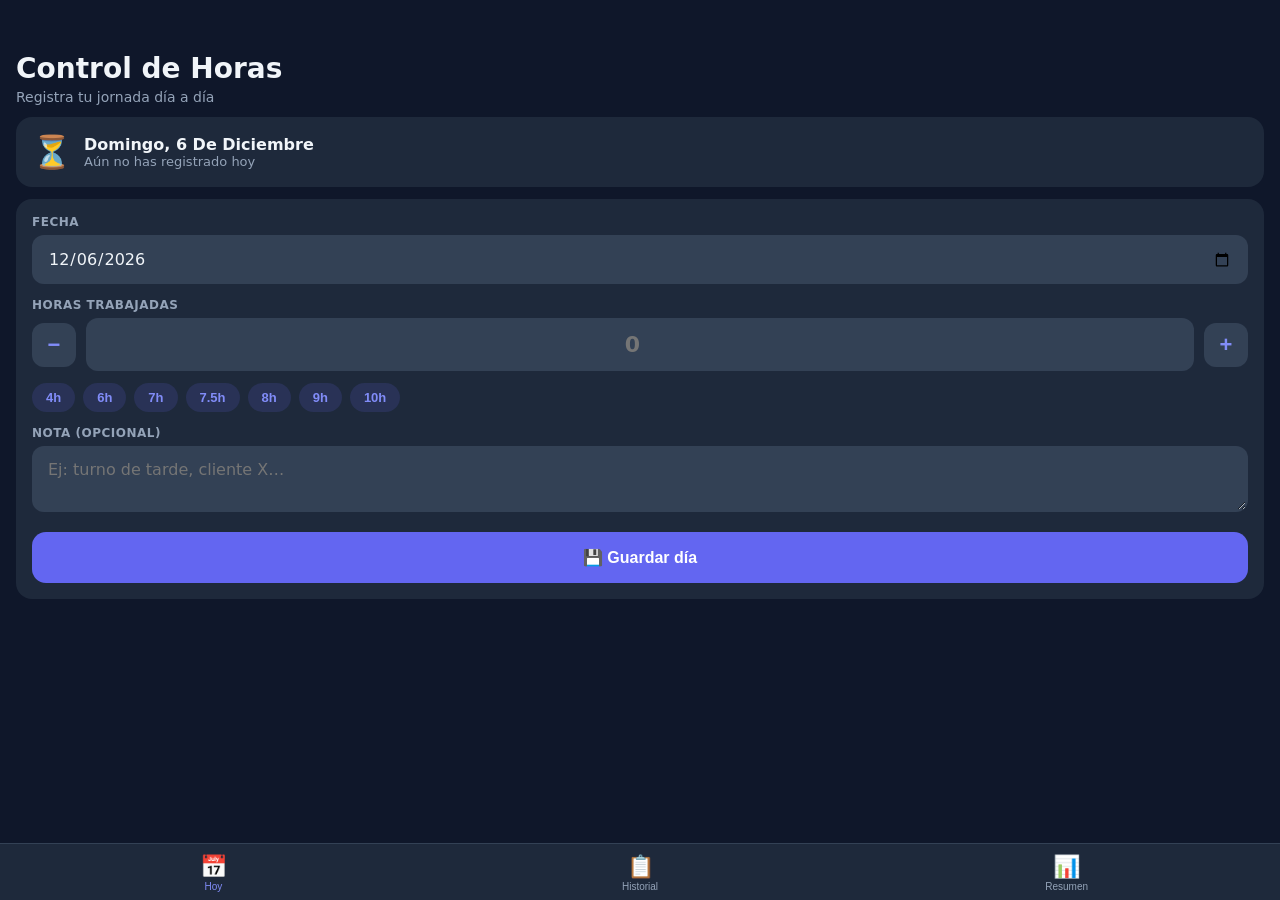
==== horas-trabajo/index.html @ 81e7b570 "Add Control de Horas: PWA para registrar horas de trabajo diarias Nueva mini-app en horas-trabajo/, " ====
<!DOCTYPE html>
<html lang="es">
<head>
  <meta charset="UTF-8">
  <meta name="viewport" content="width=device-width, initial-scale=1, viewport-fit=cover">
  <meta name="apple-mobile-web-app-capable" content="yes">
  <meta name="apple-mobile-web-app-status-bar-style" content="black-translucent">
  <meta name="apple-mobile-web-app-title" content="Control de Horas">
  <meta name="theme-color" content="#0f172a">
  <link rel="manifest" href="manifest.json">
  <link rel="apple-touch-icon" href="icon.svg">
  <title>Control de Horas</title>
  <link rel="stylesheet" href="styles.css">
</head>
<body>
<div id="app">

  <!-- ── HOY ── -->
  <div id="hoy-screen" class="screen active">
    <div class="page-header">
      <h1>Control de Horas</h1>
      <p>Registra tu jornada día a día</p>
    </div>

    <div class="card" id="today-status"></div>

    <div class="card">
      <div class="field-label">Fecha</div>
      <input type="date" id="input-date" class="input">

      <div class="field-label" style="margin-top:14px">Horas trabajadas</div>
      <div class="hours-row">
        <button class="hstep" onclick="stepHours(-0.5)">−</button>
        <input type="number" id="input-hours" class="input hours-input" step="0.25" min="0" max="24" placeholder="0">
        <button class="hstep" onclick="stepHours(0.5)">+</button>
      </div>

      <div class="chip-row" id="preset-chips"></div>

      <div class="field-label" style="margin-top:14px">Nota (opcional)</div>
      <textarea id="input-note" class="input" rows="2" placeholder="Ej: turno de tarde, cliente X…"></textarea>

      <button class="btn btn-primary" style="margin-top:16px" onclick="saveEntry()">💾 Guardar día</button>
      <button class="btn btn-secondary" style="margin-top:10px;display:none" id="cancel-edit-btn" onclick="resetForm()">Cancelar edición</button>
    </div>
  </div>

  <!-- ── HISTORIAL ── -->
  <div id="historial-screen" class="screen">
    <div class="page-header">
      <h1>Historial</h1>
      <p>Todos tus días registrados</p>
    </div>
    <div id="historial-body"></div>
  </div>

  <!-- ── RESUMEN ── -->
  <div id="resumen-screen" class="screen">
    <div class="page-header">
      <h1>Resumen</h1>
      <p>Tus totales de un vistazo</p>
    </div>
    <div id="resumen-body"></div>
  </div>

  <!-- ── BOTTOM NAV ── -->
  <nav id="nav">
    <button class="nav-btn active" data-nav="hoy" onclick="navigate('hoy')">
      <span class="nav-icon">📅</span>
      Hoy
    </button>
    <button class="nav-btn" data-nav="historial" onclick="navigate('historial')">
      <span class="nav-icon">📋</span>
      Historial
    </button>
    <button class="nav-btn" data-nav="resumen" onclick="navigate('resumen')">
      <span class="nav-icon">📊</span>
      Resumen
    </button>
  </nav>

</div>
<script src="app.js"></script>
</body>
</html>
---- horas-trabajo/styles.css ----
:root {
  --bg: #0f172a;
  --bg2: #1e293b;
  --bg3: #334155;
  --accent: #6366f1;
  --accent2: #818cf8;
  --green: #22c55e;
  --yellow: #eab308;
  --red: #ef4444;
  --text: #f1f5f9;
  --text2: #94a3b8;
  --radius: 16px;
  --safe-bottom: env(safe-area-inset-bottom, 0px);
}

* { box-sizing: border-box; margin: 0; padding: 0; -webkit-tap-highlight-color: transparent; }

body {
  font-family: -apple-system, BlinkMacSystemFont, 'SF Pro Display', system-ui, sans-serif;
  background: var(--bg);
  color: var(--text);
  min-height: 100dvh;
  overflow-x: hidden;
  overscroll-behavior: none;
}

/* ── Layout ── */
#app { display: flex; flex-direction: column; min-height: 100dvh; }

.screen { flex: 1; overflow-y: auto; padding: 0 16px 24px; display: none; }
.screen.active { display: block; }

.page-header {
  position: sticky; top: 0; z-index: 10;
  background: var(--bg);
  padding: 52px 16px 12px;
  margin: 0 -16px;
}
.page-header h1 { font-size: 28px; font-weight: 700; }
.page-header p { color: var(--text2); font-size: 14px; margin-top: 4px; }

/* ── Bottom Nav ── */
#nav {
  display: flex;
  background: var(--bg2);
  border-top: 1px solid var(--bg3);
  padding-bottom: calc(var(--safe-bottom) + 4px);
  padding-top: 8px;
  position: sticky; bottom: 0; z-index: 20;
}

.nav-btn {
  flex: 1; display: flex; flex-direction: column; align-items: center;
  gap: 3px; cursor: pointer; background: none; border: none;
  color: var(--text2); font-size: 10px; font-weight: 500; padding: 4px 0;
  transition: color 0.2s;
}
.nav-btn .nav-icon { font-size: 22px; line-height: 1; }
.nav-btn.active { color: var(--accent2); }

/* ── Cards ── */
.card {
  background: var(--bg2);
  border-radius: var(--radius);
  padding: 16px;
  margin-bottom: 12px;
}

.card-row {
  display: flex; align-items: center; gap: 12px;
}

/* ── Form fields ── */
.field-label {
  font-size: 12px; font-weight: 600; text-transform: uppercase; letter-spacing: 0.5px;
  color: var(--text2); margin-bottom: 6px;
}

.input {
  width: 100%; background: var(--bg3); border: 2px solid transparent;
  border-radius: 12px; padding: 12px 14px; font-size: 16px; color: var(--text);
  font-family: inherit; outline: none; transition: border-color 0.2s;
}
.input:focus { border-color: var(--accent); }
textarea.input { resize: vertical; }

.hours-row { display: flex; align-items: center; gap: 10px; }
.hours-input { text-align: center; font-size: 22px; font-weight: 700; }
.hstep {
  flex-shrink: 0; width: 44px; height: 44px; border-radius: 12px; border: none;
  background: var(--bg3); color: var(--accent2); font-size: 22px; font-weight: 700;
  cursor: pointer;
}
.hstep:active { transform: scale(0.94); }

.chip-row { display: flex; flex-wrap: wrap; gap: 8px; margin-top: 12px; }
.chip {
  background: rgba(99,102,241,0.15); color: var(--accent2);
  border: none; border-radius: 20px; padding: 7px 14px; font-size: 13px; font-weight: 600;
  cursor: pointer;
}
.chip:active { transform: scale(0.95); }
.chip.active { background: var(--accent); color: #fff; }

/* ── Buttons ── */
.btn {
  display: flex; align-items: center; justify-content: center; gap: 8px;
  width: 100%; padding: 16px; border-radius: 14px;
  font-size: 16px; font-weight: 600; border: none; cursor: pointer;
  transition: opacity 0.2s, transform 0.1s;
}
.btn:active { transform: scale(0.98); opacity: 0.85; }
.btn-primary { background: var(--accent); color: #fff; }
.btn-secondary { background: var(--bg3); color: var(--text2); }
.btn-green { background: var(--green); color: #fff; }

/* ── Today status ── */
.status-row { display: flex; align-items: center; gap: 12px; }
.status-icon { font-size: 32px; }
.status-hours { font-size: 26px; font-weight: 800; color: var(--accent2); }

/* ── History ── */
.month-group { margin-bottom: 18px; }
.month-title {
  font-size: 12px; font-weight: 700; text-transform: uppercase; letter-spacing: 1px;
  color: var(--text2); margin: 0 0 8px 4px; display: flex; justify-content: space-between;
}
.day-item {
  display: flex; align-items: center; gap: 12px;
  background: var(--bg2); border-radius: 12px; padding: 12px 14px; margin-bottom: 8px;
  cursor: pointer;
}
.day-item:active { transform: scale(0.99); }
.day-date { width: 54px; flex-shrink: 0; text-align: center; }
.day-weekday { font-size: 10px; color: var(--text2); text-transform: uppercase; }
.day-num { font-size: 18px; font-weight: 700; }
.day-info { flex: 1; min-width: 0; }
.day-note { font-size: 12px; color: var(--text2); overflow: hidden; text-overflow: ellipsis; white-space: nowrap; }
.day-hours { font-size: 17px; font-weight: 700; color: var(--accent2); flex-shrink: 0; }
.day-del {
  background: none; border: none; color: var(--text2); font-size: 18px; cursor: pointer;
  padding: 4px 6px; flex-shrink: 0;
}
.day-del:active { color: var(--red); }

/* ── Stats ── */
.stat-grid { display: grid; grid-template-columns: 1fr 1fr; gap: 12px; margin-bottom: 16px; }
.stat-card { background: var(--bg2); border-radius: var(--radius); padding: 16px; text-align: center; }
.stat-val { font-size: 28px; font-weight: 800; color: var(--accent2); }
.stat-lbl { font-size: 12px; color: var(--text2); margin-top: 4px; }

/* ── Mini bar chart ── */
.bar-chart { display: flex; align-items: flex-end; gap: 8px; height: 120px; margin: 8px 0 4px; }
.bar-col { flex: 1; display: flex; flex-direction: column; align-items: center; justify-content: flex-end; height: 100%; }
.bar-fill { width: 100%; border-radius: 6px 6px 0 0; background: var(--accent); min-height: 3px; transition: height 0.4s ease; }
.bar-fill.over { background: var(--green); }
.bar-val { font-size: 10px; color: var(--text2); margin-bottom: 4px; }
.bar-lbl { font-size: 11px; color: var(--text2); margin-top: 6px; text-transform: uppercase; }

.divider { height: 1px; background: var(--bg3); margin: 16px 0; }

.empty-state { text-align: center; padding: 48px 20px; color: var(--text2); }
.empty-state .icon { font-size: 48px; margin-bottom: 12px; }

.badge {
  display: inline-flex; align-items: center; gap: 4px;
  background: rgba(99,102,241,0.15); color: var(--accent2);
  border-radius: 20px; padding: 4px 10px; font-size: 12px; font-weight: 600;
}
.badge.green { background: rgba(34,197,94,0.15); color: var(--green); }

@keyframes fadeIn { from { opacity: 0; transform: translateY(8px); } to { opacity: 1; transform: translateY(0); } }
.fade-in { animation: fadeIn 0.3s ease forwards; }
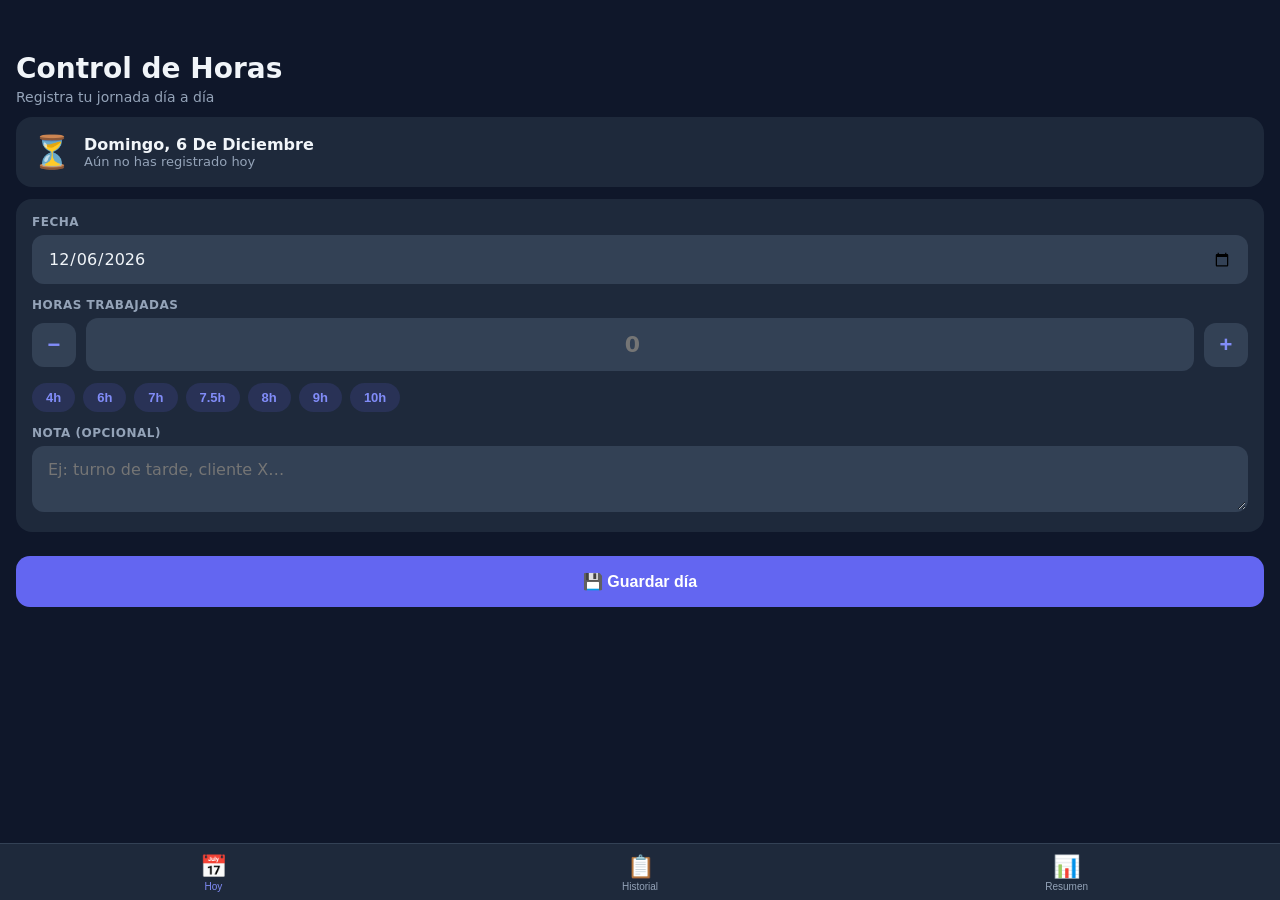
==== commit 018225dd: "Fix: botón Guardar día no respondía al tacto en Safari iOS El botón quedaba fuera de la zona visible" ====
--- a/horas-trabajo/index.html
+++ b/horas-trabajo/index.html
@@ -31,16 +31,18 @@
       <div class="field-label" style="margin-top:14px">Horas trabajadas</div>
       <div class="hours-row">
         <button class="hstep" onclick="stepHours(-0.5)">−</button>
-        <input type="number" id="input-hours" class="input hours-input" step="0.25" min="0" max="24" placeholder="0">
+        <input type="number" id="input-hours" class="input hours-input" step="0.25" min="0" max="24" placeholder="0" inputmode="decimal" enterkeyhint="done">
         <button class="hstep" onclick="stepHours(0.5)">+</button>
       </div>
 
       <div class="chip-row" id="preset-chips"></div>
 
       <div class="field-label" style="margin-top:14px">Nota (opcional)</div>
-      <textarea id="input-note" class="input" rows="2" placeholder="Ej: turno de tarde, cliente X…"></textarea>
+      <textarea id="input-note" class="input" rows="2" placeholder="Ej: turno de tarde, cliente X…" enterkeyhint="done"></textarea>
+    </div>
 
-      <button class="btn btn-primary" style="margin-top:16px" onclick="saveEntry()">💾 Guardar día</button>
+    <div class="action-bar">
+      <button class="btn btn-primary" onclick="saveEntry()">💾 Guardar día</button>
       <button class="btn btn-secondary" style="margin-top:10px;display:none" id="cancel-edit-btn" onclick="resetForm()">Cancelar edición</button>
     </div>
   </div>
--- a/horas-trabajo/styles.css
+++ b/horas-trabajo/styles.css
@@ -27,8 +27,15 @@
 /* ── Layout ── */
 #app { display: flex; flex-direction: column; min-height: 100dvh; }
 
-.screen { flex: 1; overflow-y: auto; padding: 0 16px 24px; display: none; }
+.screen { flex: 1; overflow-y: auto; -webkit-overflow-scrolling: touch; padding: 0 16px 24px; display: none; }
 .screen.active { display: block; }
+
+.action-bar {
+  position: sticky; bottom: 0;
+  background: var(--bg);
+  padding: 12px 0 4px;
+  margin-top: 4px;
+}
 
 .page-header {
   position: sticky; top: 0; z-index: 10;
@@ -90,6 +97,7 @@
   flex-shrink: 0; width: 44px; height: 44px; border-radius: 12px; border: none;
   background: var(--bg3); color: var(--accent2); font-size: 22px; font-weight: 700;
   cursor: pointer;
+  touch-action: manipulation;
 }
 .hstep:active { transform: scale(0.94); }
 
@@ -98,6 +106,7 @@
   background: rgba(99,102,241,0.15); color: var(--accent2);
   border: none; border-radius: 20px; padding: 7px 14px; font-size: 13px; font-weight: 600;
   cursor: pointer;
+  touch-action: manipulation;
 }
 .chip:active { transform: scale(0.95); }
 .chip.active { background: var(--accent); color: #fff; }
@@ -108,6 +117,7 @@
   width: 100%; padding: 16px; border-radius: 14px;
   font-size: 16px; font-weight: 600; border: none; cursor: pointer;
   transition: opacity 0.2s, transform 0.1s;
+  touch-action: manipulation;
 }
 .btn:active { transform: scale(0.98); opacity: 0.85; }
 .btn-primary { background: var(--accent); color: #fff; }
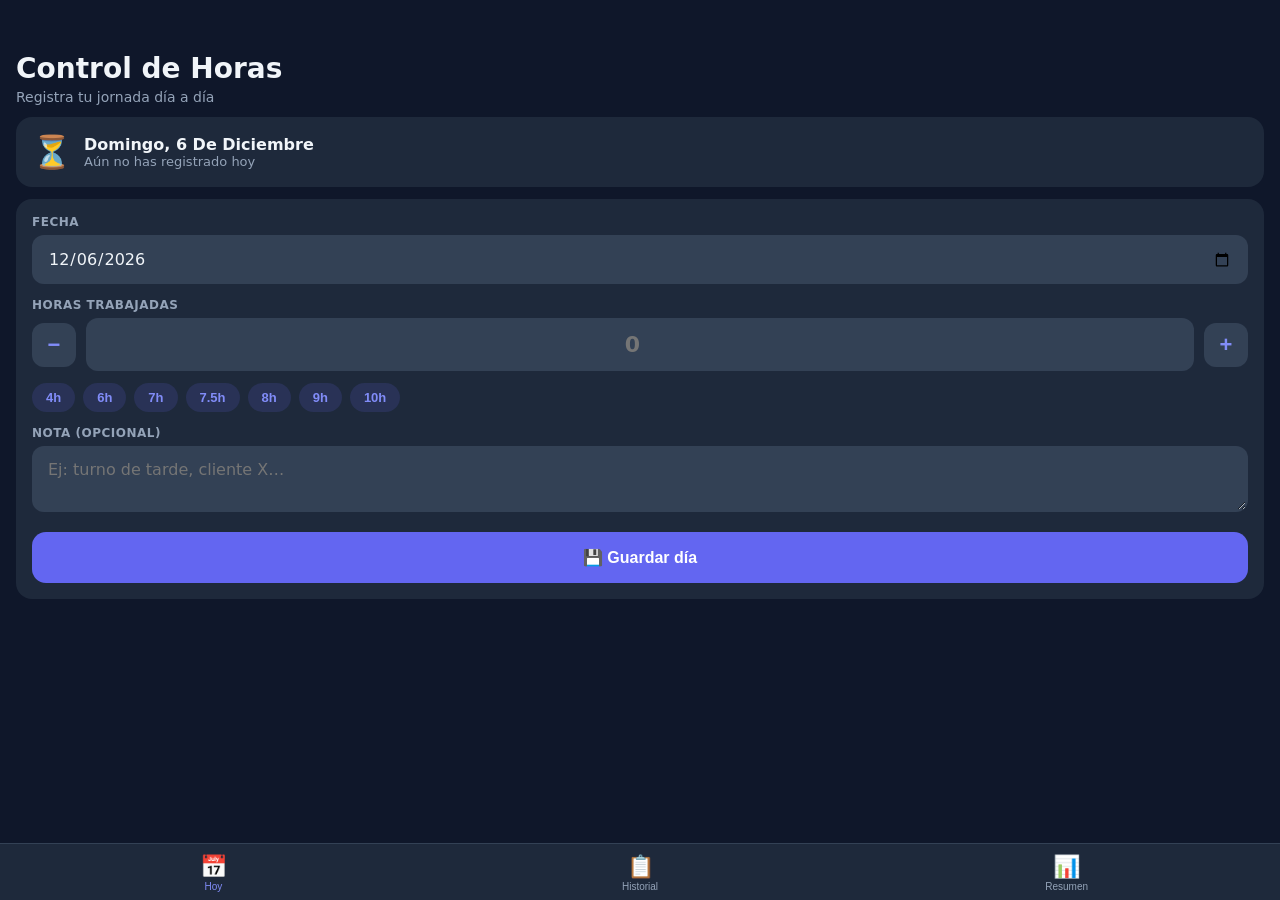
==== commit a0089324: "Revertir barra sticky del botón Guardar día La barra fija (sticky) que envolvía el botón Guardar era" ====
--- a/horas-trabajo/index.html
+++ b/horas-trabajo/index.html
@@ -39,10 +39,8 @@
 
       <div class="field-label" style="margin-top:14px">Nota (opcional)</div>
       <textarea id="input-note" class="input" rows="2" placeholder="Ej: turno de tarde, cliente X…" enterkeyhint="done"></textarea>
-    </div>
 
-    <div class="action-bar">
-      <button class="btn btn-primary" onclick="saveEntry()">💾 Guardar día</button>
+      <button class="btn btn-primary" style="margin-top:16px" onclick="saveEntry()">💾 Guardar día</button>
       <button class="btn btn-secondary" style="margin-top:10px;display:none" id="cancel-edit-btn" onclick="resetForm()">Cancelar edición</button>
     </div>
   </div>
--- a/horas-trabajo/styles.css
+++ b/horas-trabajo/styles.css
@@ -27,15 +27,8 @@
 /* ── Layout ── */
 #app { display: flex; flex-direction: column; min-height: 100dvh; }
 
-.screen { flex: 1; overflow-y: auto; -webkit-overflow-scrolling: touch; padding: 0 16px 24px; display: none; }
+.screen { flex: 1; overflow-y: auto; padding: 0 16px 24px; display: none; }
 .screen.active { display: block; }
-
-.action-bar {
-  position: sticky; bottom: 0;
-  background: var(--bg);
-  padding: 12px 0 4px;
-  margin-top: 4px;
-}
 
 .page-header {
   position: sticky; top: 0; z-index: 10;
